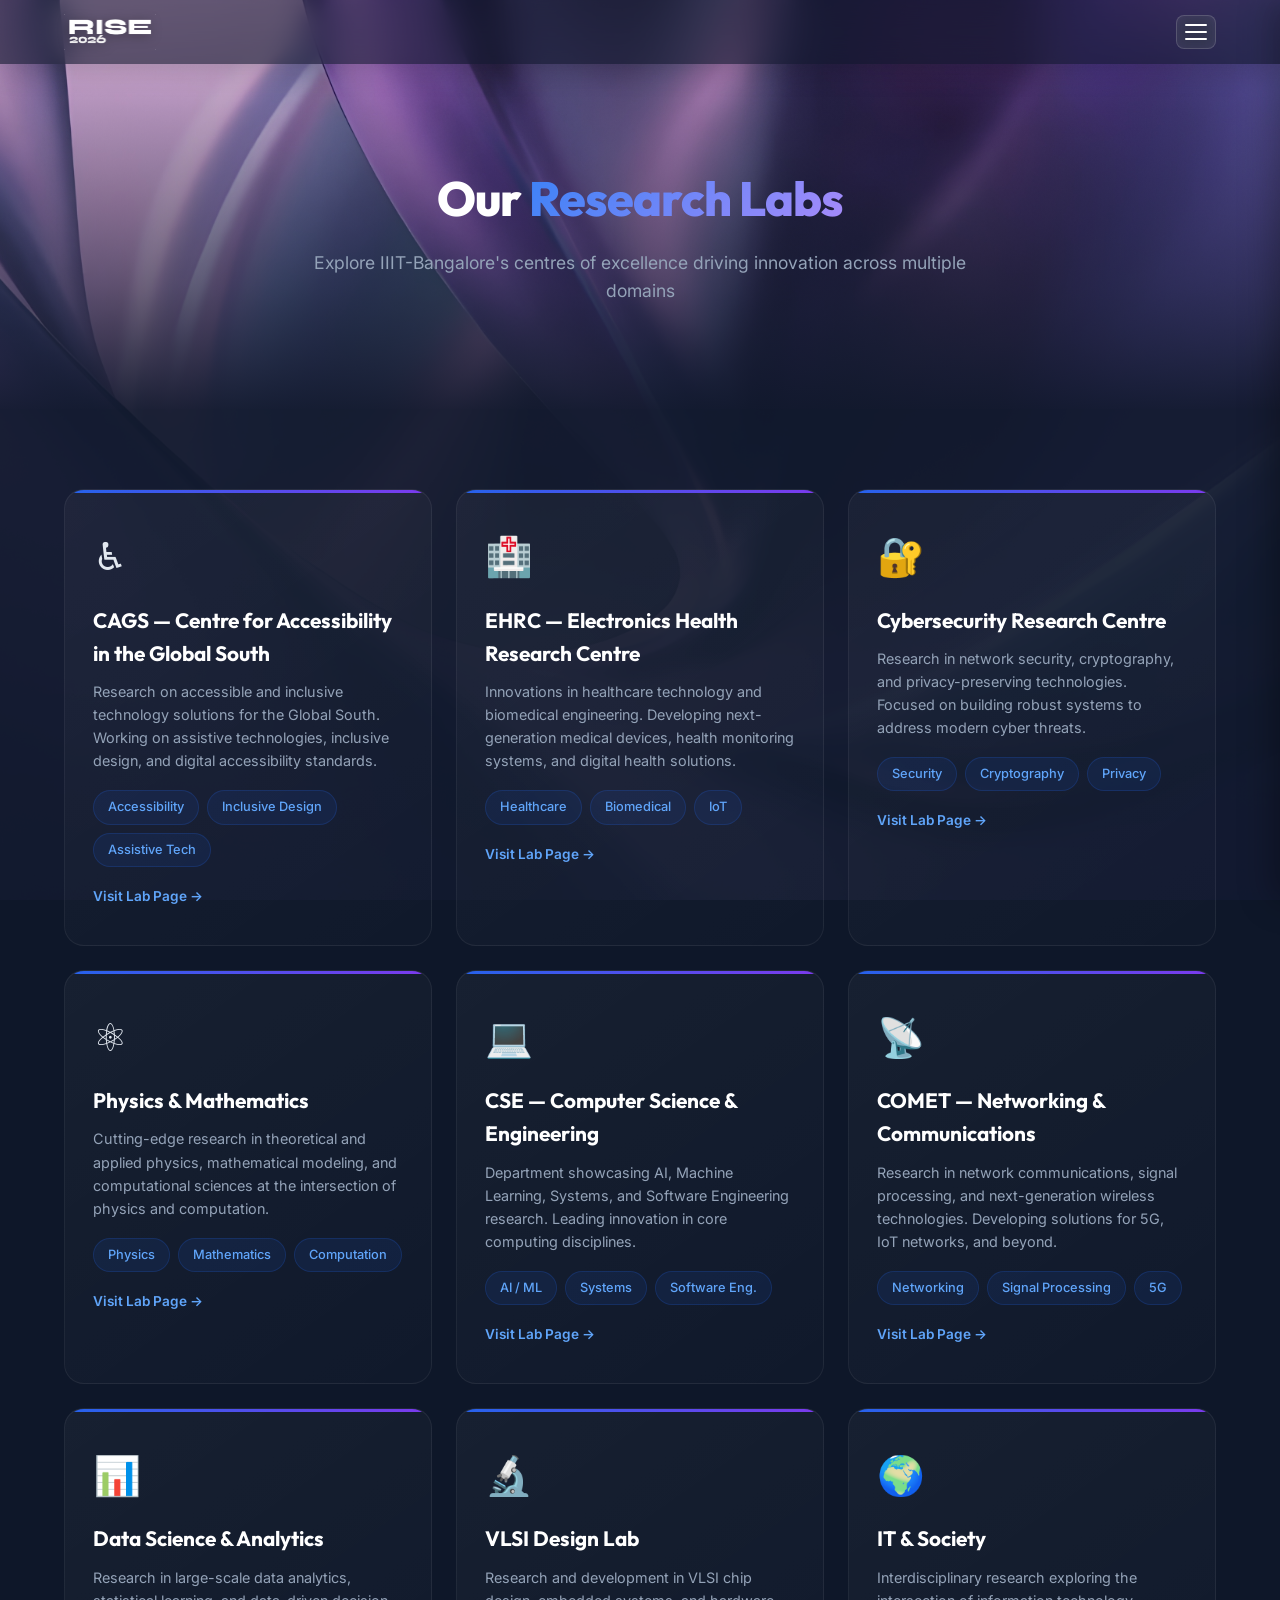
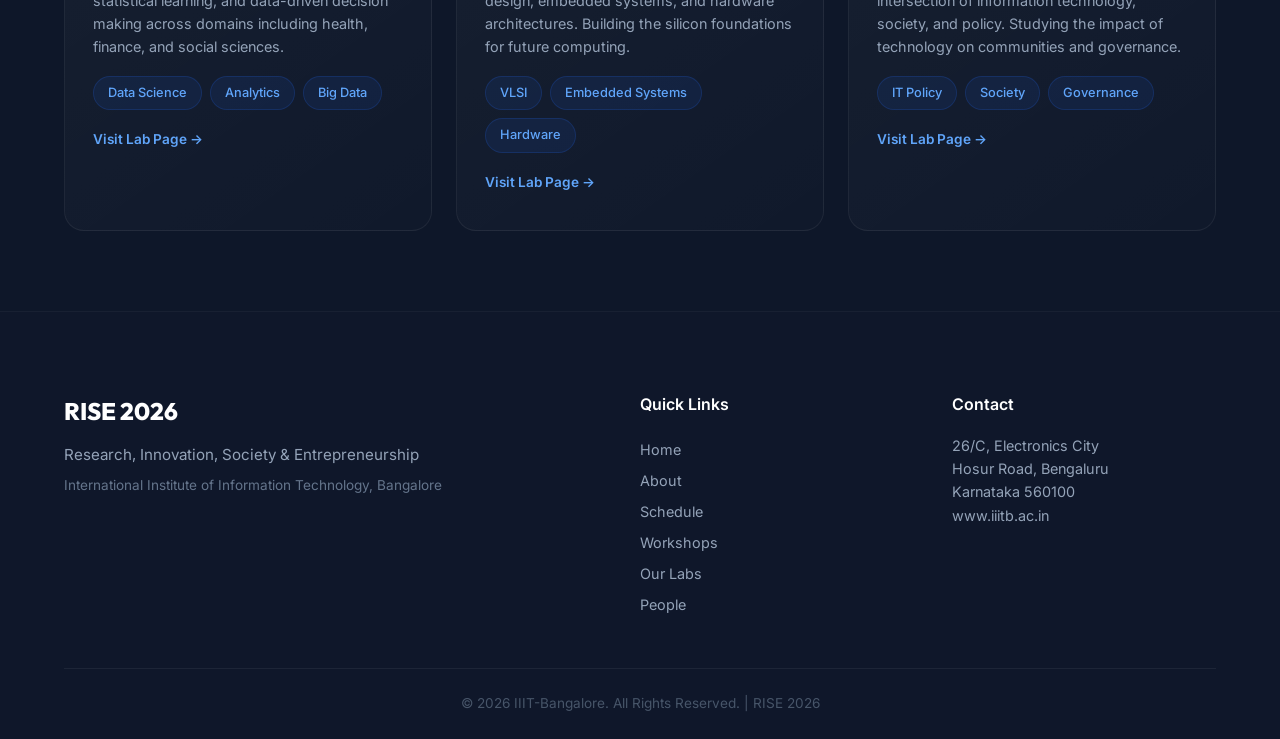
==== labs.html @ f43cbd9b "Modularize all data into data/ folder, add internships modal, labs & people pages - Move schedule, w" ====
<!DOCTYPE html>
<html lang="en">

<head>
    <meta charset="UTF-8">
    <meta name="viewport" content="width=device-width, initial-scale=1.0">
    <title>Our Labs — RISE 2026 | IIIT-Bangalore</title>
    <meta name="description"
        content="Explore IIIT-Bangalore's cutting-edge research labs at RISE 2026. Discover innovations across AI, healthcare, accessibility, cybersecurity, and more.">
    <link rel="icon" href="https://rise.iiitb.ac.in/wp-content/uploads/2022/07/cropped-iiitb_logo-32x32.png"
        sizes="32x32">
    <link rel="stylesheet" href="styles.css">
    <link rel="preconnect" href="https://fonts.googleapis.com">
    <link rel="preconnect" href="https://fonts.gstatic.com" crossorigin>
    <link
        href="https://fonts.googleapis.com/css2?family=Inter:wght@300;400;500;600;700;800;900&family=Outfit:wght@300;400;500;600;700;800;900&display=swap"
        rel="stylesheet">
</head>

<body>

    <!-- Cursor Glow -->
    <div class="cursor-glow" id="cursorGlow"></div>

    <!-- ===== NAVBAR ===== -->
    <nav class="navbar scrolled" id="navbar">
        <div class="nav-container">
            <a href="index.html" class="nav-logo"><img src="assets/RISE 2026 Text logo.png" alt="RISE 2026"></a>
            <button class="nav-toggle" id="navToggle" aria-label="Toggle navigation">
                <span></span><span></span><span></span>
            </button>
            <ul class="nav-links" id="navLinks">
                <li><a href="index.html#home">Home</a></li>
                <li><a href="index.html#about">About</a></li>
                <li><a href="index.html#schedule">Schedule</a></li>
                <li><a href="index.html#workshops">Workshops</a></li>
                <li><a href="labs.html" class="active">Our Labs</a></li>
                <li><a href="people.html">People</a></li>
                <li><a href="index.html#gallery">Gallery</a></li>
                <li><a href="index.html#faq">FAQ</a></li>
            </ul>
        </div>
    </nav>
    <div class="nav-overlay" id="navOverlay"></div>

    <!-- ===== PAGE WRAPPER ===== -->
    <div class="page-wrapper">

        <!-- ===== SUBPAGE HERO ===== -->
        <section class="subpage-hero">
            <div class="hero-content">
                <h1 class="section-title">Our <span class="highlight">Research Labs</span></h1>
                <p class="section-subtitle">Explore IIIT-Bangalore's centres of excellence driving innovation across
                    multiple domains</p>
            </div>
        </section>

        <!-- ===== LABS SECTION ===== -->
        <section class="labs-section">
            <div class="container">
                <div class="labs-grid" id="labsGrid">
                    <!-- Dynamically populated from data/labs.js -->
                </div>
            </div>
        </section>

    </div><!-- end page-wrapper -->

    <!-- ===== FOOTER ===== -->
    <footer class="footer">
        <div class="container">
            <div class="footer-content">
                <div class="footer-brand">
                    <h3 class="footer-logo">RISE 2026</h3>
                    <p class="footer-tagline">Research, Innovation, Society & Entrepreneurship</p>
                    <p class="footer-org">International Institute of Information Technology, Bangalore</p>
                </div>
                <div class="footer-links">
                    <h4>Quick Links</h4>
                    <a href="index.html">Home</a>
                    <a href="index.html#about">About</a>
                    <a href="index.html#schedule">Schedule</a>
                    <a href="index.html#workshops">Workshops</a>
                    <a href="labs.html">Our Labs</a>
                    <a href="people.html">People</a>
                </div>
                <div class="footer-contact">
                    <h4>Contact</h4>
                    <p>26/C, Electronics City</p>
                    <p>Hosur Road, Bengaluru</p>
                    <p>Karnataka 560100</p>
                    <a href="https://www.iiitb.ac.in" target="_blank">www.iiitb.ac.in</a>
                </div>
            </div>
            <div class="footer-bottom">
                <p>&copy; 2026 IIIT-Bangalore. All Rights Reserved. | RISE 2026</p>
            </div>
        </div>
    </footer>

    <!-- ===== DATA FILES ===== -->
    <script src="data/labs.js"></script>

    <script src="https://code.jquery.com/jquery-3.7.1.min.js"></script>
    <script>
        $(document).ready(function () {
            // Cursor glow
            const $glow = $('#cursorGlow');
            $(document).on('mousemove', function (e) {
                $glow.css({ left: e.clientX + 'px', top: e.clientY + 'px' });
                if (!$glow.hasClass('visible')) $glow.addClass('visible');
            });
            $(document).on('mouseleave', function () { $glow.removeClass('visible'); });

            // Side menu toggle
            $('#navToggle').on('click', function () {
                $('#navLinks').toggleClass('open');
                $('#navOverlay').toggleClass('active');
                $(this).toggleClass('active');
            });
            $('#navOverlay').on('click', function () {
                $('#navLinks').removeClass('open');
                $('#navOverlay').removeClass('active');
                $('#navToggle').removeClass('active');
            });
            $('.nav-links a').on('click', function () {
                $('#navLinks').removeClass('open');
                $('#navOverlay').removeClass('active');
                $('#navToggle').removeClass('active');
            });

            // Render labs from data
            if (typeof LABS_DATA !== 'undefined') {
                const $grid = $('#labsGrid');
                $.each(LABS_DATA, function (index, lab) {
                    const tags = lab.tags.map(t => `<span class="tag">${t}</span>`).join('');
                    const card = `
                        <div class="lab-card fade-in">
                            <div class="lab-card-icon">${lab.icon}</div>
                            <h3>${lab.name}</h3>
                            <p>${lab.description}</p>
                            <div class="lab-tags">${tags}</div>
                            <a href="${lab.link}" target="_blank" class="lab-link">Visit Lab Page →</a>
                        </div>
                    `;
                    $grid.append(card);
                });
            }

            // Fade-in animations
            const observer = new IntersectionObserver(function (entries) {
                entries.forEach(function (entry) {
                    if (entry.isIntersecting) {
                        $(entry.target).addClass('visible');
                        observer.unobserve(entry.target);
                    }
                });
            }, { threshold: 0.1, rootMargin: '0px 0px -50px 0px' });
            $('.fade-in').each(function () { observer.observe(this); });
        });
    </script>
</body>

</html>
---- styles.css ----
/* ========================================
   RISE 2026 — Global Styles
   ======================================== */

/* ---------- Reset & Base ---------- */
*,
*::before,
*::after {
    margin: 0;
    padding: 0;
    box-sizing: border-box;
}

:root {
    --navy: #0f172a;
    --navy-light: #1e293b;
    --navy-lighter: #334155;
    --blue: #2563eb;
    --blue-light: #3b82f6;
    --blue-glow: #60a5fa;
    --purple: #7c3aed;
    --purple-light: #a78bfa;
    --cyan: #06b6d4;
    --emerald: #10b981;
    --amber: #f59e0b;
    --white: #ffffff;
    --gray-50: #f8fafc;
    --gray-100: #f1f5f9;
    --gray-200: #e2e8f0;
    --gray-300: #cbd5e1;
    --gray-400: #94a3b8;
    --gray-500: #64748b;
    --gray-600: #475569;
    --gray-700: #334155;
    --gray-800: #1e293b;
    --gray-900: #0f172a;
    --font-primary: 'Outfit', 'Inter', system-ui, -apple-system, sans-serif;
    --font-body: 'Inter', system-ui, -apple-system, sans-serif;
    --shadow-sm: 0 1px 2px 0 rgba(0, 0, 0, .05);
    --shadow-md: 0 4px 6px -1px rgba(0, 0, 0, .1), 0 2px 4px -2px rgba(0, 0, 0, .1);
    --shadow-lg: 0 10px 15px -3px rgba(0, 0, 0, .1), 0 4px 6px -4px rgba(0, 0, 0, .1);
    --shadow-xl: 0 20px 25px -5px rgba(0, 0, 0, .1), 0 8px 10px -6px rgba(0, 0, 0, .1);
    --shadow-glow: 0 0 30px rgba(37, 99, 235, 0.3);
}

html {
    scroll-behavior: smooth;
    font-size: 16px;
}

body {
    font-family: var(--font-body);
    background: var(--navy);
    color: var(--gray-200);
    overflow-x: hidden;
    line-height: 1.6;
}

/* ---------- Cursor Glow ---------- */
.cursor-glow {
    position: fixed;
    width: 200px;
    height: 200px;
    border-radius: 50%;
    background: radial-gradient(circle, rgba(124, 58, 237, 0.12) 0%, rgba(37, 99, 235, 0.06) 40%, transparent 70%);
    pointer-events: none;
    z-index: 9999;
    transform: translate(-50%, -50%);
    transition: left 0.15s ease-out, top 0.15s ease-out, opacity 0.3s ease;
    opacity: 0;
    will-change: left, top;
}

.cursor-glow.visible {
    opacity: 1;
}

/* ---------- Page Wrapper (shared bg) ---------- */
.page-wrapper {
    position: relative;
    background:
        url('assets/background.jpg') center top / cover no-repeat fixed;
}

/* Static overlay removed — per-section tint used instead */
.page-overlay {
    display: none;
}

/* Hero gets no overlay — full bg visibility */
.hero {
    position: relative;
    min-height: 100vh;
    display: flex;
    align-items: center;
    justify-content: center;
    text-align: center;
    overflow: hidden;
    padding-top: 64px;
}

.hero::before {
    display: none;
}

.page-wrapper>* {
    position: relative;
    z-index: 1;
}

a {
    text-decoration: none;
    color: inherit;
}

img {
    max-width: 100%;
    height: auto;
}

.container {
    max-width: 1200px;
    margin: 0 auto;
    padding: 0 24px;
}

/* ---------- Section Titles ---------- */
.section-title {
    font-family: var(--font-primary);
    font-size: clamp(1.8rem, 4vw, 2.5rem);
    font-weight: 800;
    text-align: center;
    color: var(--white);
    margin-bottom: 16px;
    letter-spacing: -0.02em;
}

.section-title .highlight {
    background: linear-gradient(135deg, var(--blue-light), var(--purple-light));
    -webkit-background-clip: text;
    -webkit-text-fill-color: transparent;
    background-clip: text;
}

.section-subtitle {
    text-align: center;
    color: var(--gray-400);
    font-size: clamp(0.95rem, 2vw, 1.1rem);
    margin-bottom: 48px;
}

/* ========================================
   NAVBAR
   ======================================== */
.navbar {
    position: fixed;
    top: 0;
    left: 0;
    right: 0;
    z-index: 1000;
    background: transparent;
    transition: all 0.3s ease;
}

.navbar.scrolled {
    background: rgba(15, 23, 42, 0.6);
    backdrop-filter: blur(16px);
    -webkit-backdrop-filter: blur(16px);
    box-shadow: 0 4px 30px rgba(0, 0, 0, 0.2);
}

.nav-container {
    max-width: 1200px;
    margin: 0 auto;
    padding: 0 24px;
    display: flex;
    align-items: center;
    justify-content: space-between;
    height: 64px;
}

.nav-logo {
    display: flex;
    align-items: center;
    user-select: none;
}

.nav-logo img {
    height: 36px;
    filter: drop-shadow(0 2px 6px rgba(0, 0, 0, 0.3));
    transition: opacity 0.3s ease;
}

.nav-logo img:hover {
    opacity: 0.85;
}

/* Side panel menu */
.nav-links {
    list-style: none;
    position: fixed;
    top: 0;
    right: 0;
    width: 260px;
    height: 100vh;
    background: rgba(15, 23, 42, 0.92);
    backdrop-filter: blur(24px);
    -webkit-backdrop-filter: blur(24px);
    flex-direction: column;
    padding: 80px 24px 32px;
    gap: 4px;
    transform: translateX(100%);
    transition: transform 0.35s cubic-bezier(0.4, 0, 0.2, 1);
    border-left: 1px solid rgba(255, 255, 255, 0.08);
    box-shadow: -8px 0 32px rgba(0, 0, 0, 0.3);
    display: flex;
    z-index: 999;
}

.nav-links.open {
    transform: translateX(0);
}

.nav-links a {
    display: block;
    padding: 12px 16px;
    font-size: 1rem;
    font-weight: 500;
    color: var(--gray-300);
    border-radius: 8px;
    transition: all 0.2s ease;
}

.nav-links a:hover,
.nav-links a.active {
    color: var(--white);
    background: rgba(255, 255, 255, 0.1);
}

/* Hamburger toggle — always visible */
.nav-toggle {
    display: flex;
    flex-direction: column;
    gap: 5px;
    background: rgba(255, 255, 255, 0.1);
    backdrop-filter: blur(8px);
    -webkit-backdrop-filter: blur(8px);
    border: 1px solid rgba(255, 255, 255, 0.15);
    border-radius: 8px;
    cursor: pointer;
    padding: 8px;
    z-index: 1001;
    transition: all 0.3s ease;
}

.nav-toggle:hover {
    background: rgba(255, 255, 255, 0.18);
}

.nav-toggle span {
    display: block;
    width: 22px;
    height: 2px;
    background: var(--white);
    border-radius: 2px;
    transition: all 0.3s ease;
}

/* Overlay when side menu is open */
.nav-overlay {
    position: fixed;
    inset: 0;
    background: rgba(0, 0, 0, 0.4);
    z-index: 998;
    opacity: 0;
    pointer-events: none;
    transition: opacity 0.3s ease;
}

.nav-overlay.active {
    opacity: 1;
    pointer-events: all;
}

/* ========================================
   HERO SECTION
   ======================================== */
/* Hero styles moved to page-wrapper block above */

/* Hero — fully visible bg, no dark overlay */
.hero-bg {
    position: absolute;
    inset: 0;
    background: transparent;
    z-index: 0;
}

.hero-bg::before {
    display: none;
}

.hero-bg::after {
    content: '';
    position: absolute;
    inset: 0;
    background: linear-gradient(180deg,
            transparent 0%,
            transparent 60%,
            rgba(15, 23, 42, 0.4) 78%,
            rgba(15, 23, 42, 0.75) 90%,
            rgba(15, 23, 42, 0.88) 100%);
    z-index: 2;
}

.hero-content {
    position: relative;
    z-index: 3;
    display: flex;
    flex-direction: column;
    align-items: center;
    justify-content: center;
    padding: 40px 20px;
    width: 100%;
    max-width: 900px;
}

.hero-logos {
    display: flex;
    align-items: center;
    justify-content: center;
    gap: 32px;
    margin-bottom: 32px;
    user-select: none;
}

.hero-logo {
    height: 120px;
    opacity: 0.95;
    filter: drop-shadow(0 4px 20px rgba(0, 0, 0, 0.4));
    transition: transform 0.3s ease, opacity 0.3s ease;
    -webkit-user-drag: none;
    user-drag: none;
    /* Future-proofing */
}

.hero-logo.hero-logo-rise {
    height: 160px;
}

/*
.hero-logo:hover {
    transform: scale(1.05);
    opacity: 1;
}
*/

.hero-title {
    font-family: var(--font-primary);
    margin-bottom: 12px;
}

.rise-text {
    display: block;
    font-size: clamp(3rem, 10vw, 6rem);
    font-weight: 900;
    color: var(--white);
    letter-spacing: 0.08em;
    line-height: 1;
    text-shadow: 0 4px 30px rgba(0, 0, 0, 0.3);
}

.year-line {
    display: flex;
    align-items: baseline;
    justify-content: center;
    gap: 12px;
    flex-wrap: wrap;
}

.year-text {
    font-size: clamp(2rem, 7vw, 4rem);
    font-weight: 900;
    color: var(--white);
    letter-spacing: 0.08em;
    line-height: 1.1;
    text-shadow: 0 4px 30px rgba(0, 0, 0, 0.3);
}

.open-house {
    font-size: clamp(1rem, 2.5vw, 1.4rem);
    font-weight: 400;
    color: rgba(255, 255, 255, 0.8);
    font-style: italic;
    letter-spacing: 0.02em;
}

.hero-subtitle {
    font-size: clamp(0.95rem, 2vw, 1.2rem);
    color: rgba(255, 255, 255, 0.75);
    font-weight: 300;
    margin-bottom: 20px;
    letter-spacing: 0.02em;
}

.hero-info {
    display: flex;
    align-items: center;
    justify-content: center;
    gap: 32px;
    margin-bottom: 32px;
    flex-wrap: wrap;
}

.hero-info-item {
    display: flex;
    align-items: center;
    gap: 8px;
    color: rgba(255, 255, 255, 0.8);
    font-size: 1rem;
    font-weight: 400;
}

.hero-info-item svg {
    opacity: 0.8;
}

/* ---------- Countdown ---------- */
.countdown {
    display: flex;
    gap: 12px;
    justify-content: center;
    margin-bottom: 32px;
}

.countdown-item {
    background: rgba(255, 255, 255, 0.06);
    backdrop-filter: blur(12px);
    -webkit-backdrop-filter: blur(12px);
    border: 1px solid rgba(255, 255, 255, 0.1);
    border-radius: 16px;
    padding: 16px 20px;
    min-width: 80px;
    text-align: center;
    transition: transform 0.3s ease, border-color 0.3s ease;
}

.countdown-item:hover {
    transform: translateY(-4px);
    border-color: rgba(96, 165, 250, 0.3);
}

.countdown-number {
    display: block;
    font-family: var(--font-primary);
    font-size: clamp(1.4rem, 3vw, 2rem);
    font-weight: 800;
    color: var(--white);
    text-shadow: 0 0 20px rgba(96, 165, 250, 0.6), 0 0 40px rgba(96, 165, 250, 0.3);
    line-height: 1.2;
}

.countdown-label {
    display: block;
    font-size: 0.7rem;
    color: rgba(255, 255, 255, 0.85);
    text-transform: uppercase;
    letter-spacing: 0.1em;
    margin-top: 4px;
    font-weight: 500;
}

/* ---------- Hero CTA ---------- */
.hero-cta {
    display: flex;
    align-items: center;
    justify-content: center;
    gap: 20px;
    flex-wrap: wrap;
}

/* ---------- Register Button ---------- */
.btn-register {
    display: inline-block;
    padding: 16px 48px;
    font-size: 1.1rem;
    font-weight: 600;
    color: var(--navy);
    background: var(--white);
    border-radius: 50px;
    box-shadow: 0 8px 32px rgba(255, 255, 255, 0.2);
    transition: all 0.3s ease;
    letter-spacing: 0.02em;
}

.btn-register:hover {
    transform: translateY(-3px);
    box-shadow: 0 12px 40px rgba(255, 255, 255, 0.3);
    background: var(--gray-100);
}

/* ---------- Internships / Banner Link ---------- */
.banner-link {
    display: inline-block;
    color: var(--blue-glow);
    font-weight: 600;
    font-size: 0.95rem;
    letter-spacing: 0.02em;
    padding: 14px 28px;
    border: 1px solid rgba(96, 165, 250, 0.3);
    border-radius: 50px;
    text-decoration: none;
    transition: all 0.3s ease;
    position: relative;
    cursor: pointer;
    background: rgba(37, 99, 235, 0.08);
}

.banner-link:hover {
    background: rgba(37, 99, 235, 0.2);
    border-color: rgba(96, 165, 250, 0.6);
    color: var(--white);
    transform: translateY(-2px);
    box-shadow: 0 8px 24px rgba(37, 99, 235, 0.2);
    text-decoration: underline;
}

/* ========================================
   ABOUT SECTION
   ======================================== */
.about {
    padding: 100px 0;
    background: rgba(15, 23, 42, 0.88);
    position: relative;
}

.about::before {
    content: '';
    position: absolute;
    top: 0;
    left: 0;
    right: 0;
    height: 200px;
    background: linear-gradient(180deg, rgba(240, 210, 228, 0.08) 0%, transparent 100%);
}

.about-text {
    max-width: 800px;
    margin: 0 auto 56px;
    text-align: center;
    font-size: clamp(1rem, 2vw, 1.15rem);
    line-height: 1.8;
    color: var(--gray-300);
}

.stats-grid {
    display: grid;
    grid-template-columns: repeat(3, 1fr);
    gap: 24px;
    max-width: 700px;
    margin: 0 auto;
}

.stat-card {
    background: linear-gradient(145deg, rgba(37, 99, 235, 0.08), rgba(124, 58, 237, 0.08));
    border: 1px solid rgba(255, 255, 255, 0.06);
    border-radius: 20px;
    padding: 36px 24px;
    text-align: center;
    transition: all 0.3s ease;
}

.stat-card:hover {
    transform: translateY(-6px);
    border-color: rgba(96, 165, 250, 0.2);
    box-shadow: var(--shadow-glow);
}

.stat-number {
    display: block;
    font-family: var(--font-primary);
    font-size: clamp(2rem, 4vw, 2.5rem);
    font-weight: 800;
    background: linear-gradient(135deg, var(--blue-light), var(--purple-light));
    -webkit-background-clip: text;
    -webkit-text-fill-color: transparent;
    background-clip: text;
    margin-bottom: 8px;
}

.stat-label {
    color: var(--gray-400);
    font-size: 0.95rem;
    font-weight: 500;
}

/* ========================================
   KEYNOTE SECTION
   ======================================== */
.keynote {
    padding: 100px 0;
    background: rgba(15, 23, 42, 0.88);
    position: relative;
    overflow: hidden;
}

.keynote::before {
    content: '';
    position: absolute;
    top: -200px;
    right: -200px;
    width: 500px;
    height: 500px;
    background: radial-gradient(circle, rgba(37, 99, 235, 0.08) 0%, transparent 70%);
    border-radius: 50%;
}

.keynote-card {
    display: grid;
    grid-template-columns: 300px 1fr;
    gap: 48px;
    align-items: center;
    max-width: 900px;
    margin: 48px auto 0;
    background: linear-gradient(145deg, rgba(255, 255, 255, 0.03), rgba(255, 255, 255, 0.01));
    border: 1px solid rgba(255, 255, 255, 0.06);
    border-radius: 24px;
    padding: 40px;
    transition: all 0.3s ease;
}

.keynote-card:hover {
    border-color: rgba(96, 165, 250, 0.15);
    box-shadow: 0 8px 40px rgba(0, 0, 0, 0.2);
}

.keynote-image {
    position: relative;
    border-radius: 20px;
    overflow: hidden;
    aspect-ratio: 1;
}

.keynote-image img {
    width: 100%;
    height: 100%;
    object-fit: cover;
    filter: grayscale(20%);
    transition: filter 0.3s ease;
}

.keynote-card:hover .keynote-image img {
    filter: grayscale(0%);
}

.keynote-image-overlay {
    position: absolute;
    inset: 0;
    background: linear-gradient(135deg, rgba(37, 99, 235, 0.15), rgba(124, 58, 237, 0.15));
}

.keynote-name {
    font-family: var(--font-primary);
    font-size: clamp(1.4rem, 3vw, 1.8rem);
    font-weight: 700;
    color: var(--white);
    margin-bottom: 6px;
}

.keynote-title {
    font-size: 1.05rem;
    font-weight: 500;
    color: var(--blue-light);
    margin-bottom: 18px;
}

.keynote-bio {
    color: var(--gray-400);
    line-height: 1.7;
    margin-bottom: 20px;
    font-size: 0.95rem;
}

.keynote-tags {
    display: flex;
    gap: 8px;
    flex-wrap: wrap;
}

.tag {
    padding: 6px 14px;
    background: rgba(37, 99, 235, 0.1);
    border: 1px solid rgba(37, 99, 235, 0.2);
    border-radius: 20px;
    font-size: 0.8rem;
    color: var(--blue-glow);
    font-weight: 500;
}

/* ========================================
   SCHEDULE / TIMELINE
   ======================================== */
.schedule {
    padding: 100px 0;
    background: rgba(15, 23, 42, 0.88);
    position: relative;
}

.timeline {
    position: relative;
    max-width: 800px;
    margin: 0 auto;
    padding-left: 40px;
}

.timeline::before {
    content: '';
    position: absolute;
    left: 20px;
    top: 0;
    bottom: 0;
    width: 2px;
    background: linear-gradient(180deg, var(--blue), var(--purple), var(--blue-light));
    border-radius: 2px;
}

.timeline-item {
    position: relative;
    margin-bottom: 32px;
    padding-left: 36px;
    opacity: 0;
    transform: translateX(-20px);
    animation: slideIn 0.5s ease forwards;
}

.timeline-item:nth-child(1) {
    animation-delay: 0.1s;
}

.timeline-item:nth-child(2) {
    animation-delay: 0.2s;
}

.timeline-item:nth-child(3) {
    animation-delay: 0.3s;
}

.timeline-item:nth-child(4) {
    animation-delay: 0.4s;
}

.timeline-item:nth-child(5) {
    animation-delay: 0.5s;
}

.timeline-item:nth-child(6) {
    animation-delay: 0.6s;
}

.timeline-item:nth-child(7) {
    animation-delay: 0.7s;
}

.timeline-item:nth-child(8) {
    animation-delay: 0.8s;
}

.timeline-item:nth-child(9) {
    animation-delay: 0.9s;
}

@keyframes slideIn {
    to {
        opacity: 1;
        transform: translateX(0);
    }
}

.timeline-dot {
    position: absolute;
    left: -28px;
    top: 24px;
    width: 16px;
    height: 16px;
    background: var(--blue);
    border: 3px solid var(--navy);
    border-radius: 50%;
    box-shadow: 0 0 12px rgba(37, 99, 235, 0.4);
    z-index: 2;
}

.timeline-card {
    background: linear-gradient(145deg, rgba(255, 255, 255, 0.04), rgba(255, 255, 255, 0.01));
    border: 1px solid rgba(255, 255, 255, 0.06);
    border-radius: 16px;
    padding: 24px 28px;
    transition: all 0.3s ease;
}

.timeline-card:hover {
    border-color: rgba(96, 165, 250, 0.2);
    box-shadow: 0 4px 24px rgba(0, 0, 0, 0.2);
    transform: translateX(4px);
}

.timeline-time {
    font-family: var(--font-primary);
    font-size: 0.85rem;
    font-weight: 600;
    color: var(--blue-light);
    margin-bottom: 8px;
    letter-spacing: 0.02em;
}

.timeline-title {
    font-family: var(--font-primary);
    font-size: 1.2rem;
    font-weight: 700;
    color: var(--white);
    margin-bottom: 8px;
    display: flex;
    align-items: center;
    gap: 10px;
}

.timeline-title .emoji {
    font-size: 1.3rem;
}

.timeline-desc {
    color: var(--gray-400);
    font-size: 0.9rem;
    line-height: 1.5;
    margin-bottom: 10px;
}

.timeline-location {
    display: inline-flex;
    align-items: center;
    gap: 6px;
    font-size: 0.8rem;
    color: var(--gray-500);
    background: rgba(255, 255, 255, 0.03);
    padding: 4px 12px;
    border-radius: 20px;
}

.timeline-location svg {
    width: 14px;
    height: 14px;
}

/* Loading spinner */
.timeline-loading {
    text-align: center;
    padding: 60px 20px;
    color: var(--gray-400);
}

.spinner {
    width: 40px;
    height: 40px;
    border: 3px solid rgba(255, 255, 255, 0.1);
    border-top-color: var(--blue);
    border-radius: 50%;
    animation: spin 0.8s linear infinite;
    margin: 0 auto 16px;
}

@keyframes spin {
    to {
        transform: rotate(360deg);
    }
}

/* ========================================
   WORKSHOPS SECTION
   ======================================== */
.workshops {
    padding: 100px 0;
    background: rgba(15, 23, 42, 0.88);
}

.workshops-grid {
    display: grid;
    grid-template-columns: repeat(auto-fit, minmax(280px, 1fr));
    gap: 24px;
}

.workshop-card {
    background: linear-gradient(145deg, rgba(255, 255, 255, 0.04), rgba(255, 255, 255, 0.01));
    border: 1px solid rgba(255, 255, 255, 0.06);
    border-radius: 20px;
    padding: 32px 28px;
    transition: all 0.4s ease;
    position: relative;
    overflow: hidden;
}

.workshop-card::before {
    content: '';
    position: absolute;
    top: 0;
    left: 0;
    right: 0;
    height: 3px;
    border-radius: 20px 20px 0 0;
}

.workshop-card[data-color="blue"]::before {
    background: linear-gradient(90deg, var(--blue), var(--blue-light));
}

.workshop-card[data-color="purple"]::before {
    background: linear-gradient(90deg, var(--purple), var(--purple-light));
}

.workshop-card[data-color="cyan"]::before {
    background: linear-gradient(90deg, var(--cyan), #22d3ee);
}

.workshop-card[data-color="emerald"]::before {
    background: linear-gradient(90deg, var(--emerald), #34d399);
}

.workshop-card[data-color="amber"]::before {
    background: linear-gradient(90deg, var(--amber), #fbbf24);
}

.workshop-card:hover {
    transform: translateY(-8px);
    border-color: rgba(255, 255, 255, 0.12);
    box-shadow: 0 16px 48px rgba(0, 0, 0, 0.25);
}

.workshop-icon {
    font-size: 2.2rem;
    margin-bottom: 16px;
}

.workshop-title {
    font-family: var(--font-primary);
    font-size: 1.3rem;
    font-weight: 700;
    color: var(--white);
    margin-bottom: 10px;
}

.workshop-desc {
    color: var(--gray-400);
    font-size: 0.9rem;
    line-height: 1.6;
    margin-bottom: 18px;
}

.workshop-meta {
    display: flex;
    justify-content: space-between;
    align-items: center;
    padding-top: 16px;
    border-top: 1px solid rgba(255, 255, 255, 0.06);
    font-size: 0.8rem;
    color: var(--gray-500);
}

/* ========================================
   GALLERY SECTION
   ======================================== */
.gallery {
    padding: 100px 0;
    background: rgba(15, 23, 42, 0.88);
}

.gallery-grid {
    display: grid;
    grid-template-columns: repeat(3, 1fr);
    gap: 16px;
}

.gallery-item {
    border-radius: 16px;
    overflow: hidden;
    cursor: pointer;
    transition: transform 0.3s ease, box-shadow 0.3s ease;
}

.gallery-item:hover {
    transform: scale(1.03);
    box-shadow: 0 12px 40px rgba(0, 0, 0, 0.3);
}

.gallery-item.large {
    grid-column: span 2;
}

.gallery-item img {
    width: 100%;
    height: 100%;
    object-fit: cover;
    aspect-ratio: 16 / 10;
    display: block;
    transition: filter 0.3s ease;
}

.gallery-item:hover img {
    filter: brightness(1.1);
}

/* ========================================
   FAQ SECTION
   ======================================== */
.faq {
    padding: 100px 0;
    background: rgba(15, 23, 42, 0.88);
}

.faq-list {
    max-width: 750px;
    margin: 0 auto;
}

.faq-item {
    border: 1px solid rgba(255, 255, 255, 0.06);
    border-radius: 16px;
    margin-bottom: 12px;
    overflow: hidden;
    transition: all 0.3s ease;
}

.faq-item:hover {
    border-color: rgba(255, 255, 255, 0.1);
}

.faq-item.active {
    border-color: rgba(37, 99, 235, 0.2);
    box-shadow: 0 4px 20px rgba(0, 0, 0, 0.15);
}

.faq-question {
    width: 100%;
    display: flex;
    align-items: center;
    justify-content: space-between;
    padding: 20px 24px;
    background: none;
    border: none;
    color: var(--white);
    font-size: 1rem;
    font-weight: 600;
    cursor: pointer;
    text-align: left;
    font-family: var(--font-body);
}

.faq-chevron {
    transition: transform 0.3s ease;
    color: var(--gray-500);
    flex-shrink: 0;
    margin-left: 16px;
}

.faq-item.active .faq-chevron {
    transform: rotate(180deg);
    color: var(--blue-light);
}

.faq-answer {
    max-height: 0;
    overflow: hidden;
    transition: max-height 0.4s ease;
}

.faq-answer p {
    padding: 0 24px 20px;
    color: var(--gray-400);
    font-size: 0.95rem;
    line-height: 1.7;
}

/* ========================================
   SPONSORS SECTION
   ======================================== */
.sponsors {
    padding: 80px 0;
    background: rgba(15, 23, 42, 0.88);
    position: relative;
}

.sponsors-grid {
    display: flex;
    align-items: center;
    justify-content: center;
    gap: 48px;
    flex-wrap: wrap;
}

.sponsor-item {
    background: rgba(255, 255, 255, 0.04);
    border: 1px solid rgba(255, 255, 255, 0.06);
    border-radius: 16px;
    padding: 24px 32px;
    transition: all 0.3s ease;
}

.sponsor-item:hover {
    border-color: rgba(96, 165, 250, 0.2);
    background: rgba(255, 255, 255, 0.08);
    transform: translateY(-4px);
    box-shadow: 0 8px 24px rgba(0, 0, 0, 0.2);
}

.sponsor-item img {
    height: 60px;
    width: auto;
    filter: brightness(0.9);
    transition: filter 0.3s ease;
}

.sponsor-item:hover img {
    filter: brightness(1.1);
}

/* ========================================
   INTERNSHIPS MODAL
   ======================================== */
.modal-overlay {
    position: fixed;
    inset: 0;
    z-index: 2000;
    background: rgba(0, 0, 0, 0.6);
    backdrop-filter: blur(8px);
    -webkit-backdrop-filter: blur(8px);
    display: flex;
    align-items: center;
    justify-content: center;
    opacity: 0;
    pointer-events: none;
    transition: opacity 0.35s ease;
    padding: 24px;
}

.modal-overlay.active {
    opacity: 1;
    pointer-events: all;
}

.modal-card {
    position: relative;
    background: linear-gradient(145deg, rgba(30, 41, 59, 0.95), rgba(15, 23, 42, 0.98));
    border: 1px solid rgba(255, 255, 255, 0.1);
    border-radius: 24px;
    padding: 48px 40px;
    max-width: 780px;
    width: 100%;
    max-height: 85vh;
    overflow-y: auto;
    box-shadow: 0 24px 80px rgba(0, 0, 0, 0.5);
    transform: translateY(30px) scale(0.96);
    transition: transform 0.35s ease;
}

.modal-overlay.active .modal-card {
    transform: translateY(0) scale(1);
}

.modal-close {
    position: absolute;
    top: 16px;
    right: 20px;
    background: rgba(255, 255, 255, 0.08);
    border: 1px solid rgba(255, 255, 255, 0.12);
    color: var(--gray-300);
    font-size: 1.6rem;
    width: 40px;
    height: 40px;
    border-radius: 50%;
    cursor: pointer;
    display: flex;
    align-items: center;
    justify-content: center;
    transition: all 0.2s ease;
    line-height: 1;
}

.modal-close:hover {
    background: rgba(255, 255, 255, 0.15);
    color: var(--white);
    transform: rotate(90deg);
}

.modal-title {
    font-family: var(--font-primary);
    font-size: clamp(1.4rem, 3vw, 1.8rem);
    font-weight: 800;
    color: var(--white);
    margin-bottom: 8px;
}

.modal-subtitle {
    color: var(--gray-400);
    font-size: 0.95rem;
    margin-bottom: 32px;
}

.modal-grid {
    display: grid;
    grid-template-columns: repeat(2, 1fr);
    gap: 20px;
}

.modal-item {
    background: rgba(255, 255, 255, 0.04);
    border: 1px solid rgba(255, 255, 255, 0.06);
    border-radius: 16px;
    padding: 24px 20px;
    transition: all 0.3s ease;
}

.modal-item:hover {
    border-color: rgba(96, 165, 250, 0.2);
    background: rgba(255, 255, 255, 0.07);
    transform: translateY(-3px);
}

.modal-item-icon {
    font-size: 1.8rem;
    margin-bottom: 12px;
}

.modal-item h3 {
    font-family: var(--font-primary);
    font-size: 1.05rem;
    font-weight: 700;
    color: var(--white);
    margin-bottom: 8px;
}

.modal-item p {
    color: var(--gray-400);
    font-size: 0.85rem;
    line-height: 1.6;
    margin-bottom: 14px;
}

.modal-link {
    display: inline-block;
    color: var(--blue-glow);
    font-size: 0.85rem;
    font-weight: 600;
    transition: color 0.2s ease;
}

.modal-link:hover {
    color: var(--white);
    text-decoration: underline;
}

/* ========================================
   SUBPAGE HERO (Labs, People pages)
   ======================================== */
.subpage-hero {
    min-height: 40vh;
    display: flex;
    align-items: center;
    justify-content: center;
    text-align: center;
    padding: 120px 24px 64px;
    position: relative;
}

.subpage-hero::after {
    content: '';
    position: absolute;
    inset: 0;
    background: linear-gradient(180deg,
            transparent 0%,
            rgba(15, 23, 42, 0.6) 70%,
            rgba(15, 23, 42, 0.92) 100%);
    z-index: 0;
}

.subpage-hero .hero-content {
    z-index: 1;
    max-width: 700px;
}

.subpage-hero .section-title {
    font-size: clamp(2rem, 5vw, 3rem);
    margin-bottom: 12px;
}

.subpage-hero .section-subtitle {
    margin-bottom: 0;
}

/* ========================================
   LAB CARDS (Our Labs page)
   ======================================== */
.labs-section {
    padding: 80px 0;
    background: rgba(15, 23, 42, 0.92);
}

.labs-grid {
    display: grid;
    grid-template-columns: repeat(auto-fit, minmax(320px, 1fr));
    gap: 24px;
}

.lab-card {
    background: linear-gradient(145deg, rgba(255, 255, 255, 0.04), rgba(255, 255, 255, 0.01));
    border: 1px solid rgba(255, 255, 255, 0.06);
    border-radius: 20px;
    padding: 36px 28px;
    transition: all 0.4s ease;
    position: relative;
    overflow: hidden;
}

.lab-card::before {
    content: '';
    position: absolute;
    top: 0;
    left: 0;
    right: 0;
    height: 3px;
    background: linear-gradient(90deg, var(--blue), var(--purple));
    border-radius: 20px 20px 0 0;
}

.lab-card:hover {
    transform: translateY(-8px);
    border-color: rgba(96, 165, 250, 0.2);
    box-shadow: 0 16px 48px rgba(0, 0, 0, 0.25);
}

.lab-card-icon {
    font-size: 2.4rem;
    margin-bottom: 16px;
}

.lab-card h3 {
    font-family: var(--font-primary);
    font-size: 1.3rem;
    font-weight: 700;
    color: var(--white);
    margin-bottom: 10px;
}

.lab-card p {
    color: var(--gray-400);
    font-size: 0.9rem;
    line-height: 1.6;
    margin-bottom: 18px;
}

.lab-tags {
    display: flex;
    gap: 8px;
    flex-wrap: wrap;
    margin-bottom: 16px;
}

.lab-link {
    display: inline-flex;
    align-items: center;
    gap: 6px;
    color: var(--blue-glow);
    font-size: 0.85rem;
    font-weight: 600;
    transition: all 0.2s ease;
}

.lab-link:hover {
    color: var(--white);
    gap: 10px;
}

/* ========================================
   PROFILE CARDS (People page)
   ======================================== */
.people-section {
    padding: 80px 0;
    background: rgba(15, 23, 42, 0.92);
}

.people-grid {
    display: grid;
    grid-template-columns: repeat(auto-fit, minmax(260px, 1fr));
    gap: 28px;
}

.profile-card {
    background: linear-gradient(145deg, rgba(255, 255, 255, 0.05), rgba(255, 255, 255, 0.01));
    border: 1px solid rgba(255, 255, 255, 0.08);
    border-radius: 20px;
    padding: 36px 28px;
    text-align: center;
    transition: all 0.4s ease;
}

.profile-card:hover {
    transform: translateY(-8px);
    border-color: rgba(96, 165, 250, 0.2);
    box-shadow: 0 16px 48px rgba(0, 0, 0, 0.25);
}

.profile-avatar {
    width: 100px;
    height: 100px;
    border-radius: 50%;
    margin: 0 auto 20px;
    overflow: hidden;
    border: 3px solid rgba(96, 165, 250, 0.3);
    background: linear-gradient(135deg, var(--blue), var(--purple));
    display: flex;
    align-items: center;
    justify-content: center;
    font-family: var(--font-primary);
    font-size: 2rem;
    font-weight: 800;
    color: var(--white);
    transition: border-color 0.3s ease;
}

.profile-card:hover .profile-avatar {
    border-color: rgba(96, 165, 250, 0.6);
}

.profile-avatar img {
    width: 100%;
    height: 100%;
    object-fit: cover;
}

.profile-name {
    font-family: var(--font-primary);
    font-size: 1.15rem;
    font-weight: 700;
    color: var(--white);
    margin-bottom: 4px;
}

.profile-role {
    color: var(--blue-light);
    font-size: 0.85rem;
    font-weight: 500;
    margin-bottom: 6px;
}

.profile-dept {
    color: var(--gray-500);
    font-size: 0.8rem;
    margin-bottom: 16px;
}

.profile-links {
    display: flex;
    justify-content: center;
    gap: 12px;
}

.profile-links a {
    display: flex;
    align-items: center;
    justify-content: center;
    width: 36px;
    height: 36px;
    border-radius: 50%;
    background: rgba(255, 255, 255, 0.06);
    border: 1px solid rgba(255, 255, 255, 0.08);
    color: var(--gray-400);
    font-size: 0.85rem;
    transition: all 0.2s ease;
}

.profile-links a:hover {
    background: rgba(37, 99, 235, 0.2);
    border-color: rgba(96, 165, 250, 0.3);
    color: var(--white);
}

/* ========================================
   FOOTER
   ======================================== */
.footer {
    padding: 80px 0 0;
    background: var(--gray-900);
    border-top: 1px solid rgba(255, 255, 255, 0.04);
}

.footer-content {
    display: grid;
    grid-template-columns: 2fr 1fr 1fr;
    gap: 48px;
    padding-bottom: 48px;
    border-bottom: 1px solid rgba(255, 255, 255, 0.06);
}

.footer-logo {
    font-family: var(--font-primary);
    font-size: 1.5rem;
    font-weight: 800;
    color: var(--white);
    margin-bottom: 12px;
}

.footer-tagline {
    color: var(--gray-400);
    font-size: 0.95rem;
    margin-bottom: 8px;
}

.footer-org {
    color: var(--gray-500);
    font-size: 0.85rem;
}

.footer-links h4,
.footer-contact h4 {
    color: var(--white);
    font-size: 1rem;
    font-weight: 600;
    margin-bottom: 16px;
}

.footer-links a {
    display: block;
    color: var(--gray-400);
    font-size: 0.9rem;
    padding: 4px 0;
    transition: color 0.2s ease;
}

.footer-links a:hover {
    color: var(--blue-light);
}

.footer-contact p,
.footer-contact a {
    color: var(--gray-400);
    font-size: 0.9rem;
    line-height: 1.6;
}

.footer-contact a:hover {
    color: var(--blue-light);
}

.footer-bottom {
    padding: 24px 0;
    text-align: center;
}

.footer-bottom p {
    color: var(--gray-600);
    font-size: 0.85rem;
}

/* ========================================
   RESPONSIVE
   ======================================== */
@media (max-width: 768px) {
    .hero-content {
        padding: 24px 16px;
    }

    .hero-logos {
        gap: 16px;
        margin-bottom: 16px;
    }

    .hero-logo {
        height: 70px;
    }

    .hero-logo.hero-logo-rise {
        height: 100px;
    }

    .hero-info {
        gap: 16px;
        margin-bottom: 24px;
    }

    .hero-info-item {
        font-size: 0.9rem;
    }

    .countdown {
        gap: 8px;
        margin-bottom: 24px;
    }

    .countdown-item {
        padding: 12px 14px;
        min-width: 65px;
        border-radius: 12px;
    }

    .hero-cta {
        flex-direction: column;
        gap: 12px;
    }

    .btn-register {
        padding: 14px 40px;
        font-size: 1rem;
        width: 100%;
        max-width: 300px;
        text-align: center;
    }

    .banner-link {
        font-size: 0.85rem;
        padding: 12px 20px;
        width: 100%;
        max-width: 300px;
        text-align: center;
    }

    .section-title {
        font-size: 1.8rem;
    }

    .stats-grid {
        grid-template-columns: 1fr;
        max-width: 300px;
    }

    .keynote-card {
        grid-template-columns: 1fr;
        text-align: center;
        padding: 24px;
        gap: 24px;
    }

    .keynote-image {
        max-width: 250px;
        margin: 0 auto;
    }

    .keynote-tags {
        justify-content: center;
    }

    .gallery-grid {
        grid-template-columns: 1fr 1fr;
    }

    .gallery-item.large {
        grid-column: span 1;
    }

    .footer-content {
        grid-template-columns: 1fr;
        gap: 32px;
    }

    .timeline {
        padding-left: 24px;
    }

    .timeline::before {
        left: 8px;
    }

    .timeline-dot {
        left: -24px;
    }

    .timeline-item {
        padding-left: 24px;
    }

    .sponsors-grid {
        gap: 24px;
    }

    .sponsor-item {
        padding: 16px 24px;
    }

    .sponsor-item img {
        height: 40px;
    }

    /* Modal responsive */
    .modal-card {
        padding: 32px 24px;
    }

    .modal-grid {
        grid-template-columns: 1fr;
    }

    /* Labs responsive */
    .labs-grid {
        grid-template-columns: 1fr;
    }

    /* People responsive */
    .people-grid {
        grid-template-columns: repeat(2, 1fr);
        gap: 20px;
    }
}

@media (max-width: 480px) {
    .hero-content {
        padding: 20px 12px;
    }

    .hero-logos {
        gap: 12px;
    }

    .hero-logo {
        height: 55px;
    }

    .hero-logo.hero-logo-rise {
        height: 75px;
    }

    .countdown {
        gap: 6px;
    }

    .countdown-item {
        min-width: 55px;
        padding: 10px 12px;
    }

    .hero-info {
        flex-direction: column;
        gap: 8px;
    }

    .workshops-grid {
        grid-template-columns: 1fr;
    }

    .gallery-grid {
        grid-template-columns: 1fr;
    }

    .sponsors-grid {
        gap: 16px;
    }

    .sponsor-item {
        padding: 12px 20px;
    }

    .sponsor-item img {
        height: 32px;
    }

    /* People responsive - single column on very small screens */
    .people-grid {
        grid-template-columns: 1fr;
    }
}

/* ========================================
   SCROLL ANIMATIONS
   ======================================== */
.fade-in {
    opacity: 0;
    transform: translateY(30px);
    transition: opacity 0.6s ease, transform 0.6s ease;
}

.fade-in.visible {
    opacity: 1;
    transform: translateY(0);
}
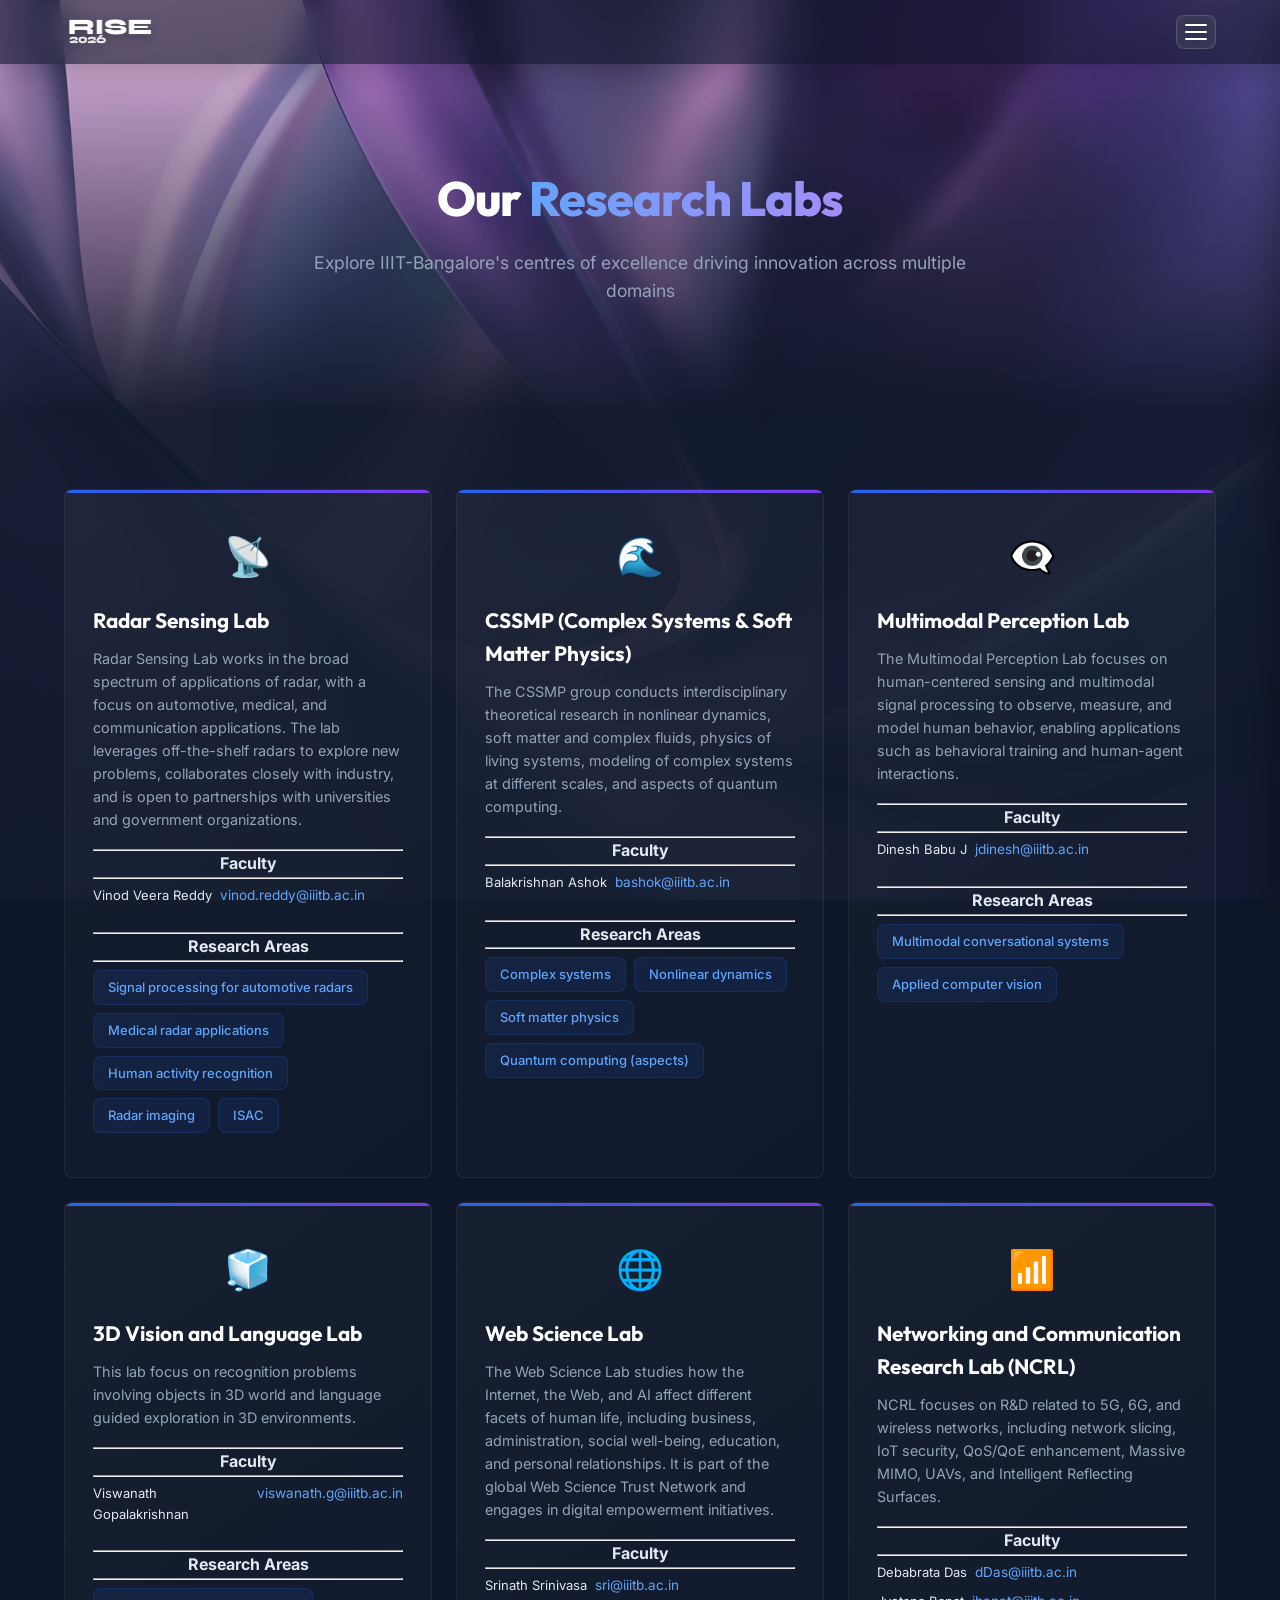
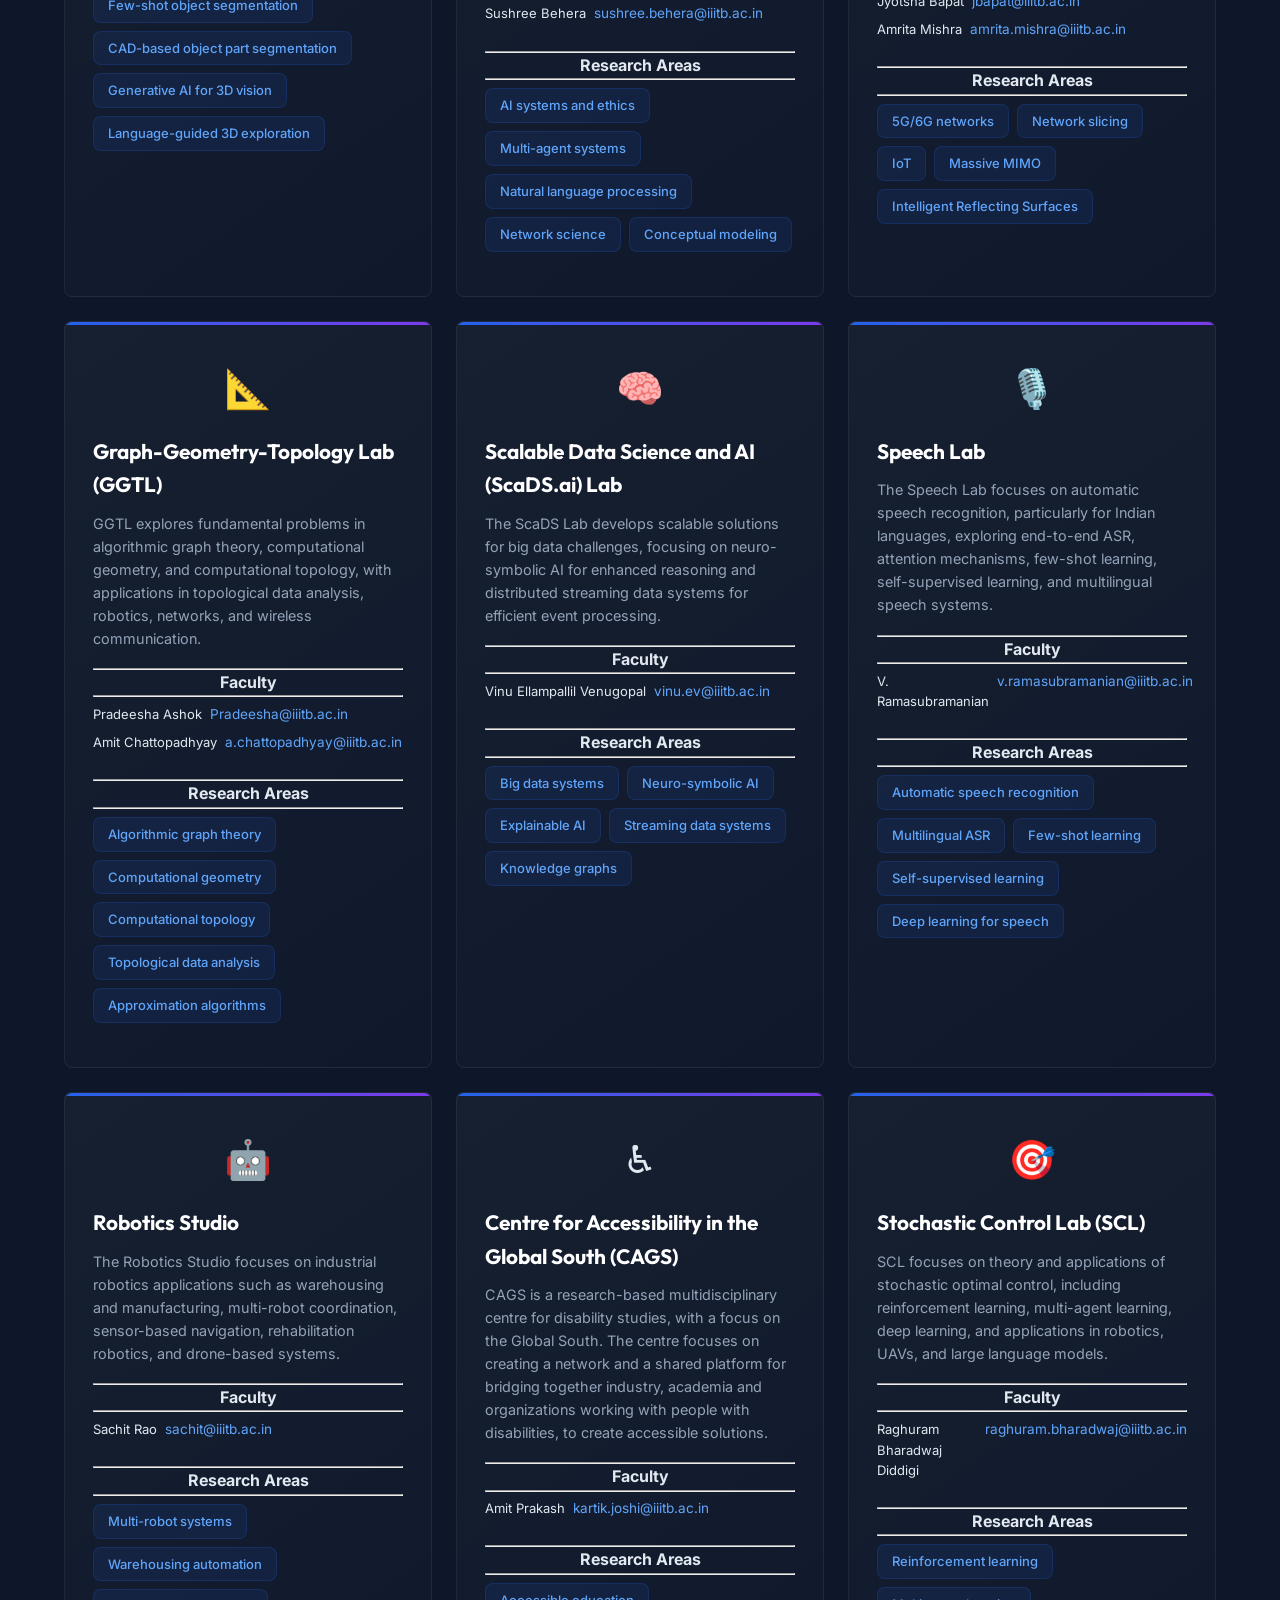
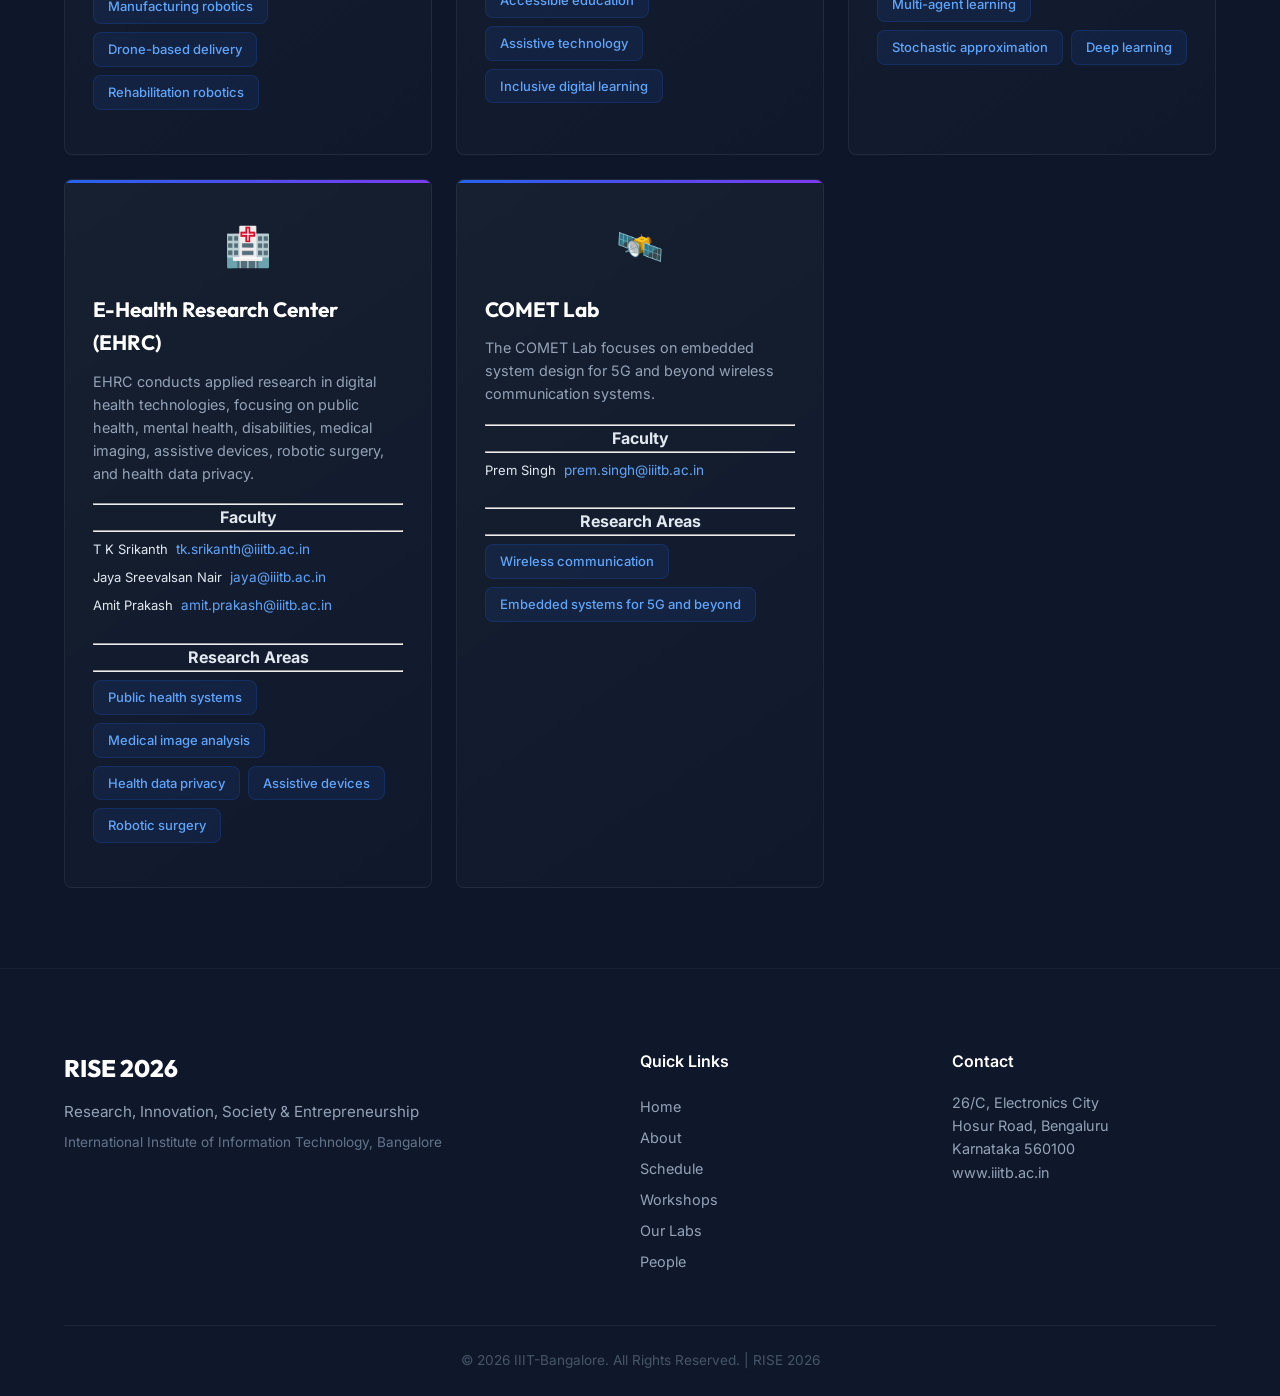
==== commit 4ac34658: "Update data and content" ====
--- a/labs.html
+++ b/labs.html
@@ -134,15 +134,37 @@
                 const $grid = $('#labsGrid');
                 $.each(LABS_DATA, function (index, lab) {
                     const tags = lab.tags.map(t => `<span class="tag">${t}</span>`).join('');
-                    const card = `
-                        <div class="lab-card fade-in">
-                            <div class="lab-card-icon">${lab.icon}</div>
-                            <h3>${lab.name}</h3>
-                            <p>${lab.description}</p>
-                            <div class="lab-tags">${tags}</div>
-                            <a href="${lab.link}" target="_blank" class="lab-link">Visit Lab Page →</a>
-                        </div>
-                    `;
+            const facultyHTML = lab.faculty
+                .map(f => `
+                    <div class="lab-faculty-item">
+                        <span class="lab-faculty-name">${f.name}</span>
+                        <a href="mailto:${f.email}" class="lab-faculty-email">
+                            ${f.email}
+                        </a>
+                    </div>
+                `)
+                .join("");
+
+            const card = `
+                <div class="lab-card fade-in">
+                    <div class="center lab-card-icon">${lab.icon}</div>
+
+                    <h3 class="lab-title">${lab.name}</h3>
+                    <p class="lab-description">${lab.description}</p>
+
+                    <hr>
+                    <h4 class="center">Faculty</h4>
+                    <hr>
+                    ${facultyHTML}
+                    <br>
+
+                    <hr>
+                    <h4 class="center">Research Areas</h4>
+                    <hr>
+
+                    <div class="lab-tags">${tags}</div>
+                </div>
+            `;
                     $grid.append(card);
                 });
             }
--- a/styles.css
+++ b/styles.css
@@ -23,6 +23,23 @@
     --cyan: #06b6d4;
     --emerald: #10b981;
     --amber: #f59e0b;
+    --blue: #2563eb;
+    --blue-light: #60a5fa;
+    --purple: #7c3aed;
+    --purple-light: #a78bfa;
+    --cyan: #06b6d4;
+    --emerald: #10b981;
+    --amber: #f59e0b;
+    --indigo: #4f46e5;
+    --teal: #14b8a6;
+    --rose: #e11d48;
+    --gray: #6b7280;
+    --lime: #65a30d;
+    --orange: #ea580c;
+    --sky: #0284c7;
+    --violet: #8b5cf6;
+    --pink: #db2777;
+    --red: #dc2626;
     --white: #ffffff;
     --gray-50: #f8fafc;
     --gray-100: #f1f5f9;
@@ -56,6 +73,12 @@
     line-height: 1.6;
 }
 
+/* Utilities */
+.center {
+    display: flex;
+    justify-content: center;
+}
+
 /* ---------- Cursor Glow ---------- */
 .cursor-glow {
     position: fixed;
@@ -690,8 +713,9 @@
     padding: 6px 14px;
     background: rgba(37, 99, 235, 0.1);
     border: 1px solid rgba(37, 99, 235, 0.2);
-    border-radius: 20px;
-    font-size: 0.8rem;
+    border-radius: 8px;
+    /*font-size: 0.8rem;*/
+    font-size: small;
     color: var(--blue-glow);
     font-weight: 500;
 }
@@ -924,6 +948,46 @@
 
 .workshop-card[data-color="amber"]::before {
     background: linear-gradient(90deg, var(--amber), #fbbf24);
+}
+
+.workshop-card[data-color="indigo"]::before {
+    background: linear-gradient(90deg, var(--indigo), #818cf8);
+}
+
+.workshop-card[data-color="teal"]::before {
+    background: linear-gradient(90deg, var(--teal), #2dd4bf);
+}
+
+.workshop-card[data-color="rose"]::before {
+    background: linear-gradient(90deg, var(--rose), #fb7185);
+}
+
+.workshop-card[data-color="gray"]::before {
+    background: linear-gradient(90deg, var(--gray), #9ca3af);
+}
+
+.workshop-card[data-color="lime"]::before {
+    background: linear-gradient(90deg, var(--lime), #84cc16);
+}
+
+.workshop-card[data-color="orange"]::before {
+    background: linear-gradient(90deg, var(--orange), #fb923c);
+}
+
+.workshop-card[data-color="sky"]::before {
+    background: linear-gradient(90deg, var(--sky), #38bdf8);
+}
+
+.workshop-card[data-color="violet"]::before {
+    background: linear-gradient(90deg, var(--violet), #a78bfa);
+}
+
+.workshop-card[data-color="pink"]::before {
+    background: linear-gradient(90deg, var(--pink), #f472b6);
+}
+
+.workshop-card[data-color="red"]::before {
+    background: linear-gradient(90deg, var(--red), #f87171);
 }
 
 .workshop-card:hover {
@@ -1309,7 +1373,7 @@
 .lab-card {
     background: linear-gradient(145deg, rgba(255, 255, 255, 0.04), rgba(255, 255, 255, 0.01));
     border: 1px solid rgba(255, 255, 255, 0.06);
-    border-radius: 20px;
+    border-radius: 8px;
     padding: 36px 28px;
     transition: all 0.4s ease;
     position: relative;
@@ -1357,8 +1421,10 @@
     display: flex;
     gap: 8px;
     flex-wrap: wrap;
+    margin-block: 8px;
+/*    margin-top: 4px;
     margin-bottom: 16px;
-}
+*/}
 
 .lab-link {
     display: inline-flex;
@@ -1373,6 +1439,34 @@
 .lab-link:hover {
     color: var(--white);
     gap: 10px;
+}
+
+.lab-faculty {
+    /*margin-top: 0.75rem;*/
+    /*text-align: center;*/
+}
+
+.lab-faculty-item {
+    display: flex;
+    gap: 8px;
+    margin-top: 0.4rem;
+}
+
+.lab-faculty-name {
+    font-size: small;
+    /*display: block;*/
+    /*font-weight: 600;*/
+    /*color: #111;*/
+}
+
+.lab-faculty-email {
+    font-size: 0.85rem;
+    color: var(--blue-glow);
+    /*text-decoration: none;*/
+}
+
+.lab-faculty-email:hover {
+    text-decoration: underline;
 }
 
 /* ========================================
@@ -1774,4 +1868,5 @@
 .fade-in.visible {
     opacity: 1;
     transform: translateY(0);
-}+}
+
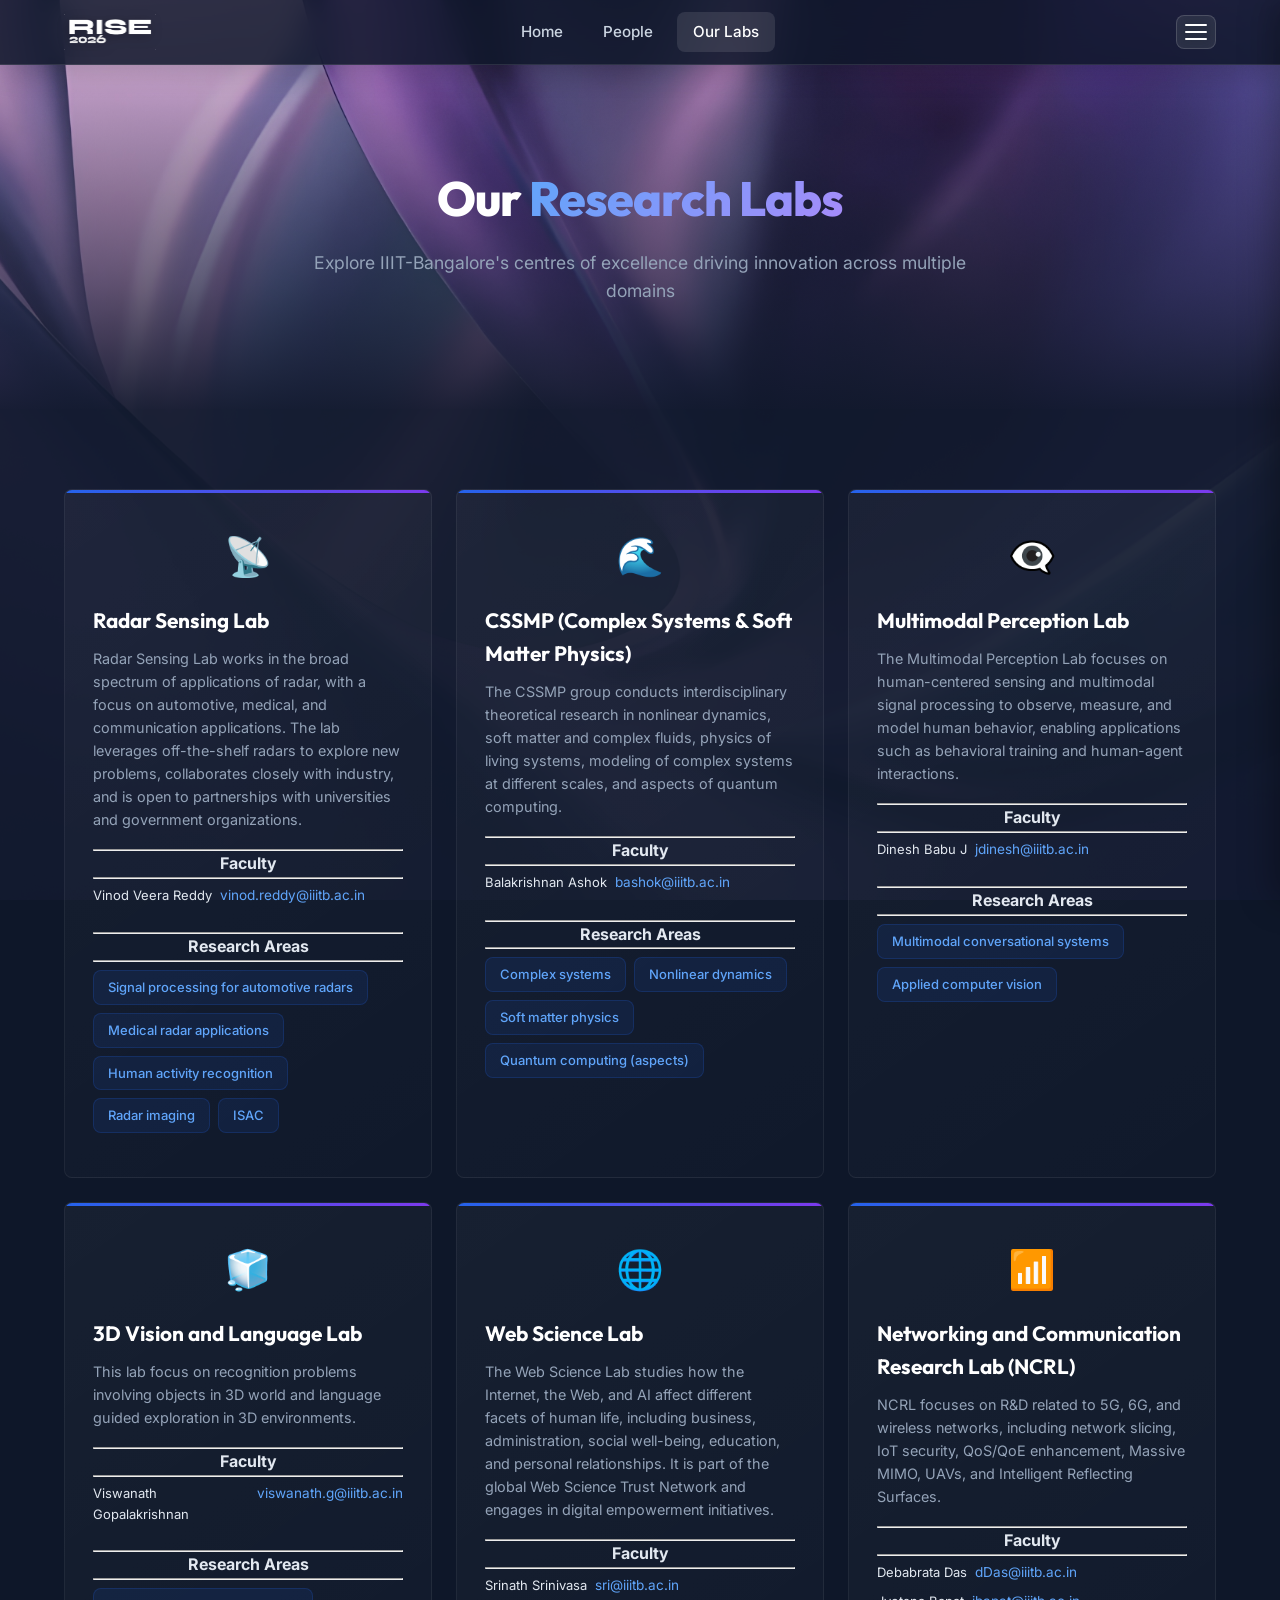
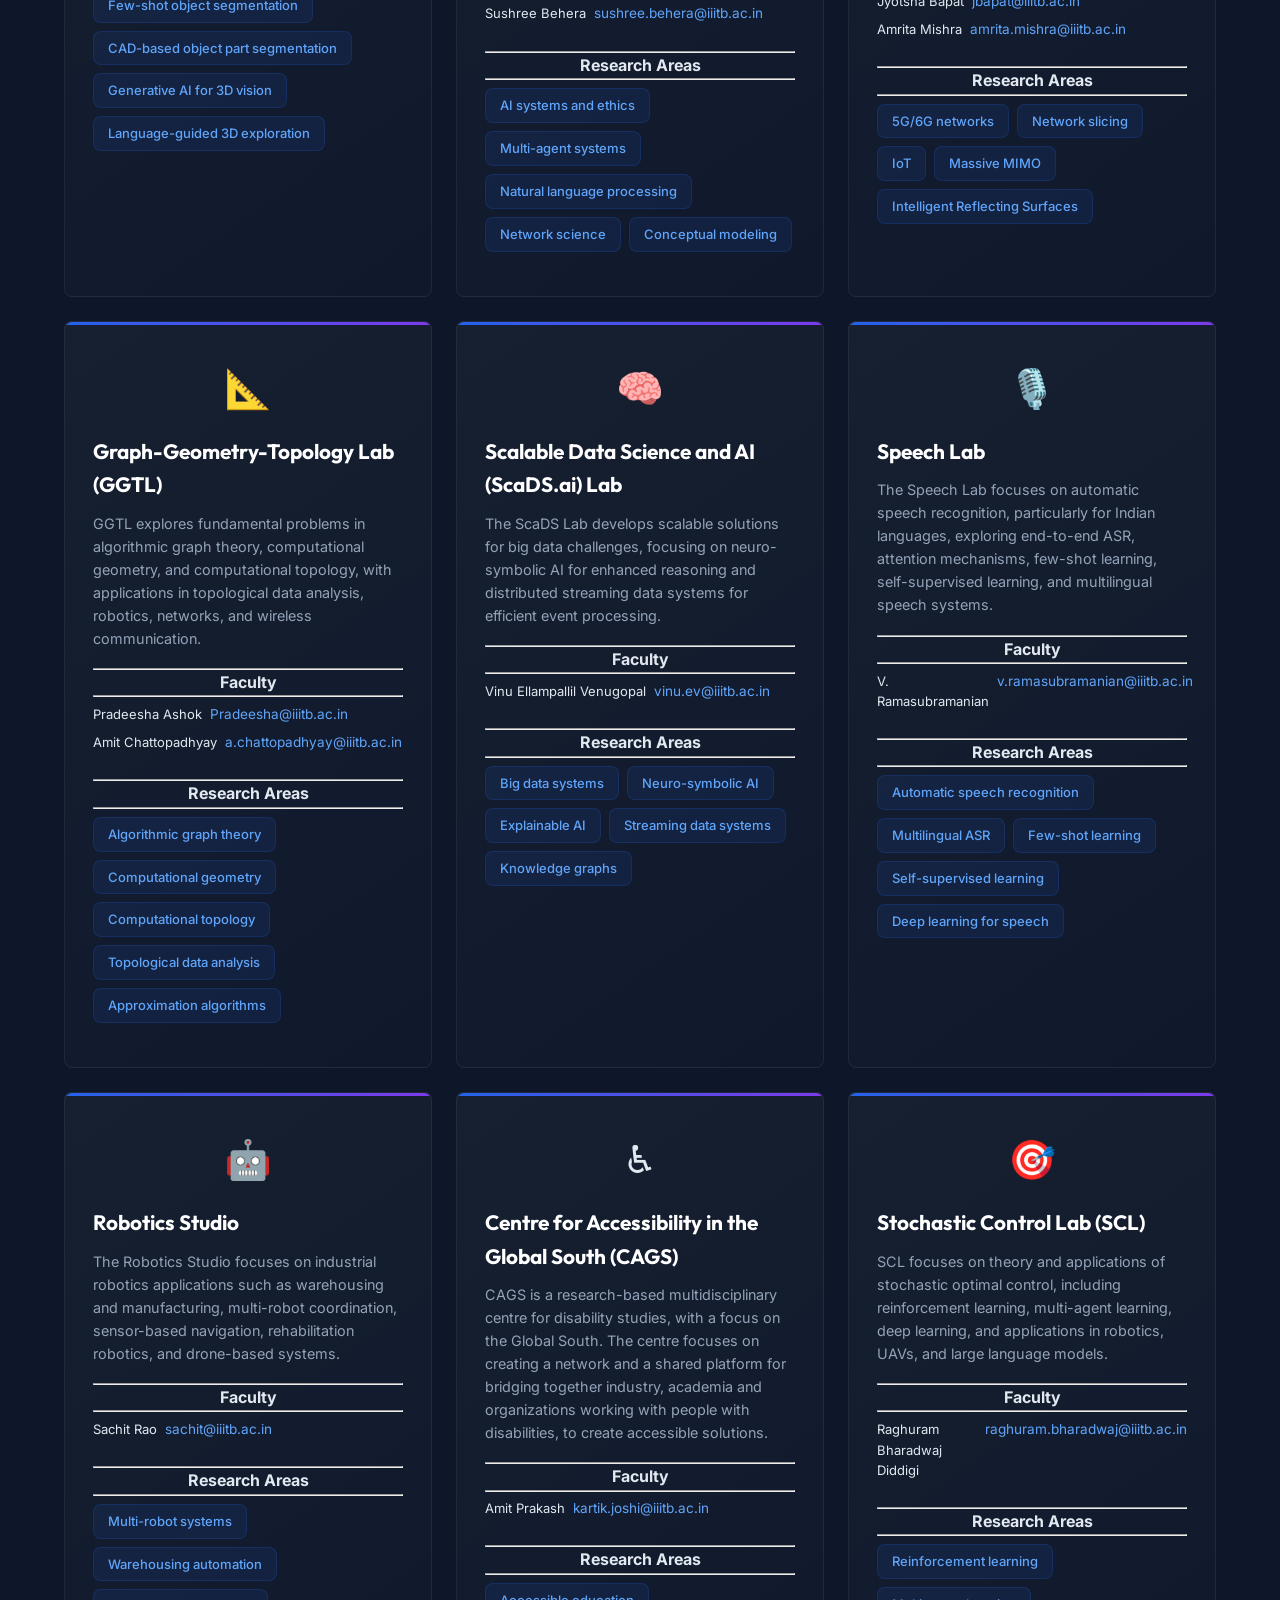
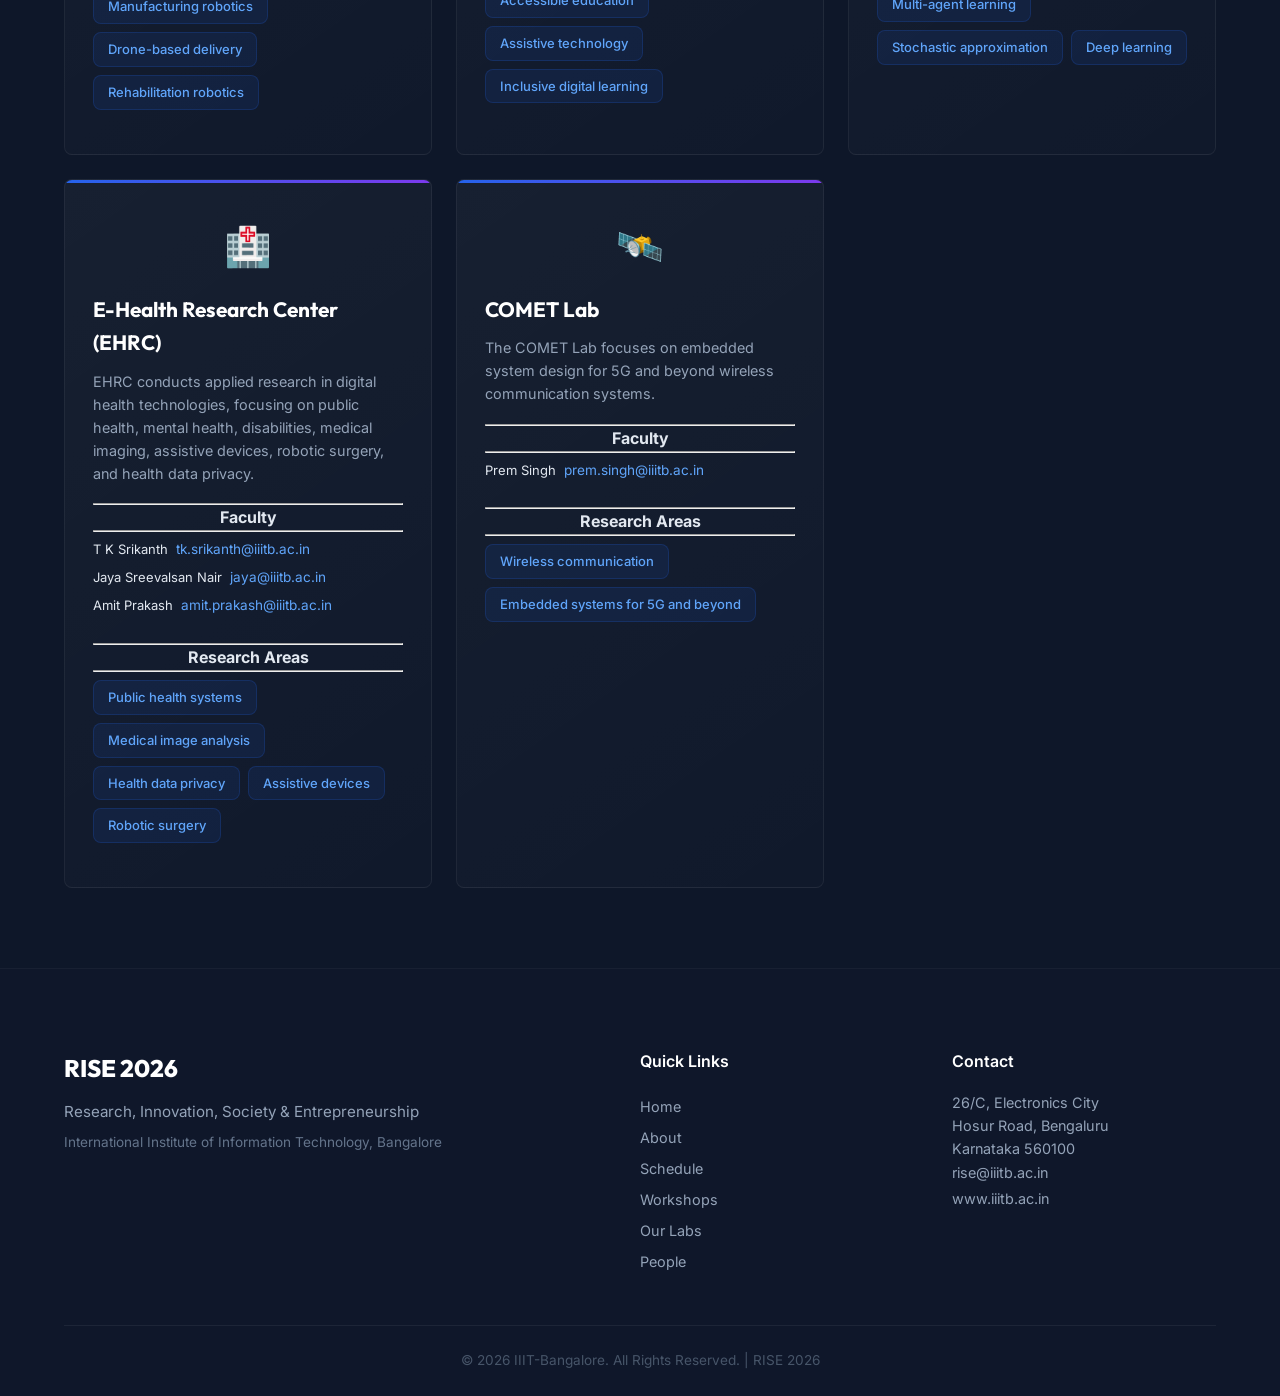
==== commit 9819c052: "Update RISE website UI: Navigation, Map Links, and responsive layout" ====
--- a/labs.html
+++ b/labs.html
@@ -26,16 +26,18 @@
     <nav class="navbar scrolled" id="navbar">
         <div class="nav-container">
             <a href="index.html" class="nav-logo"><img src="assets/RISE 2026 Text logo.png" alt="RISE 2026"></a>
+            <div class="nav-visible-links">
+                <a href="index.html#home">Home</a>
+                <a href="people.html">People</a>
+                <a href="labs.html" class="active">Our Labs</a>
+            </div>
             <button class="nav-toggle" id="navToggle" aria-label="Toggle navigation">
                 <span></span><span></span><span></span>
             </button>
             <ul class="nav-links" id="navLinks">
-                <li><a href="index.html#home">Home</a></li>
                 <li><a href="index.html#about">About</a></li>
                 <li><a href="index.html#schedule">Schedule</a></li>
                 <li><a href="index.html#workshops">Workshops</a></li>
-                <li><a href="labs.html" class="active">Our Labs</a></li>
-                <li><a href="people.html">People</a></li>
                 <li><a href="index.html#gallery">Gallery</a></li>
                 <li><a href="index.html#faq">FAQ</a></li>
             </ul>
@@ -89,6 +91,7 @@
                     <p>26/C, Electronics City</p>
                     <p>Hosur Road, Bengaluru</p>
                     <p>Karnataka 560100</p>
+                    <a href="mailto:rise@iiitb.ac.in">rise@iiitb.ac.in</a><br>
                     <a href="https://www.iiitb.ac.in" target="_blank">www.iiitb.ac.in</a>
                 </div>
             </div>
--- a/styles.css
+++ b/styles.css
@@ -181,15 +181,17 @@
     left: 0;
     right: 0;
     z-index: 1000;
-    background: transparent;
-    transition: all 0.3s ease;
-}
-
-.navbar.scrolled {
-    background: rgba(15, 23, 42, 0.6);
+    background: rgba(15, 23, 42, 0.4);
     backdrop-filter: blur(16px);
     -webkit-backdrop-filter: blur(16px);
+    border-bottom: 1px solid rgba(255, 255, 255, 0.05);
+    transition: all 0.3s ease;
+}
+
+.navbar.scrolled {
+    background: rgba(15, 23, 42, 0.85);
     box-shadow: 0 4px 30px rgba(0, 0, 0, 0.2);
+    border-bottom: 1px solid rgba(255, 255, 255, 0.1);
 }
 
 .nav-container {
@@ -216,6 +218,32 @@
 
 .nav-logo img:hover {
     opacity: 0.85;
+}
+
+/* Visible links */
+.nav-visible-links {
+    position: absolute;
+    left: 50%;
+    transform: translateX(-50%);
+    display: flex;
+    align-items: center;
+    gap: 8px;
+}
+
+.nav-visible-links a {
+    display: block;
+    padding: 8px 16px;
+    font-size: 0.95rem;
+    font-weight: 500;
+    color: var(--gray-300);
+    border-radius: 8px;
+    transition: all 0.2s ease;
+}
+
+.nav-visible-links a:hover,
+.nav-visible-links a.active {
+    color: var(--white);
+    background: rgba(255, 255, 255, 0.1);
 }
 
 /* Side panel menu */
@@ -447,6 +475,18 @@
     opacity: 0.8;
 }
 
+.hero-link {
+    transition: all 0.25s ease;
+    padding: 6px 12px;
+    border-radius: 8px;
+}
+
+.hero-link:hover {
+    background: rgba(255, 255, 255, 0.1);
+    color: var(--white);
+    transform: translateY(-2px);
+}
+
 /* ---------- Countdown ---------- */
 .countdown {
     display: flex;
@@ -1026,6 +1066,17 @@
     color: var(--gray-500);
 }
 
+.workshop-meta span:first-child {
+    background: rgba(37, 99, 235, 0.15);
+    color: var(--blue-glow);
+    padding: 4px 12px;
+    border-radius: 20px;
+    font-weight: 700;
+    font-size: 0.85rem;
+    letter-spacing: 0.02em;
+    border: 1px solid rgba(37, 99, 235, 0.3);
+}
+
 /* ========================================
    GALLERY SECTION
    ======================================== */
@@ -1654,6 +1705,39 @@
    RESPONSIVE
    ======================================== */
 @media (max-width: 768px) {
+    .nav-container {
+        height: auto;
+        flex-wrap: wrap;
+        padding: 12px 24px;
+        gap: 12px;
+    }
+
+    .nav-logo {
+        width: 100%;
+        justify-content: center;
+        margin-bottom: 4px;
+    }
+
+    .nav-visible-links {
+        position: static;
+        transform: none;
+        width: 100%;
+        justify-content: center;
+        order: 3;
+        margin-top: 8px;
+    }
+
+    .nav-toggle {
+        position: absolute;
+        top: 16px;
+        right: 24px;
+    }
+
+    .hero {
+        padding-top: 120px;
+        /* Account for taller navbar */
+    }
+
     .hero-content {
         padding: 24px 16px;
     }
